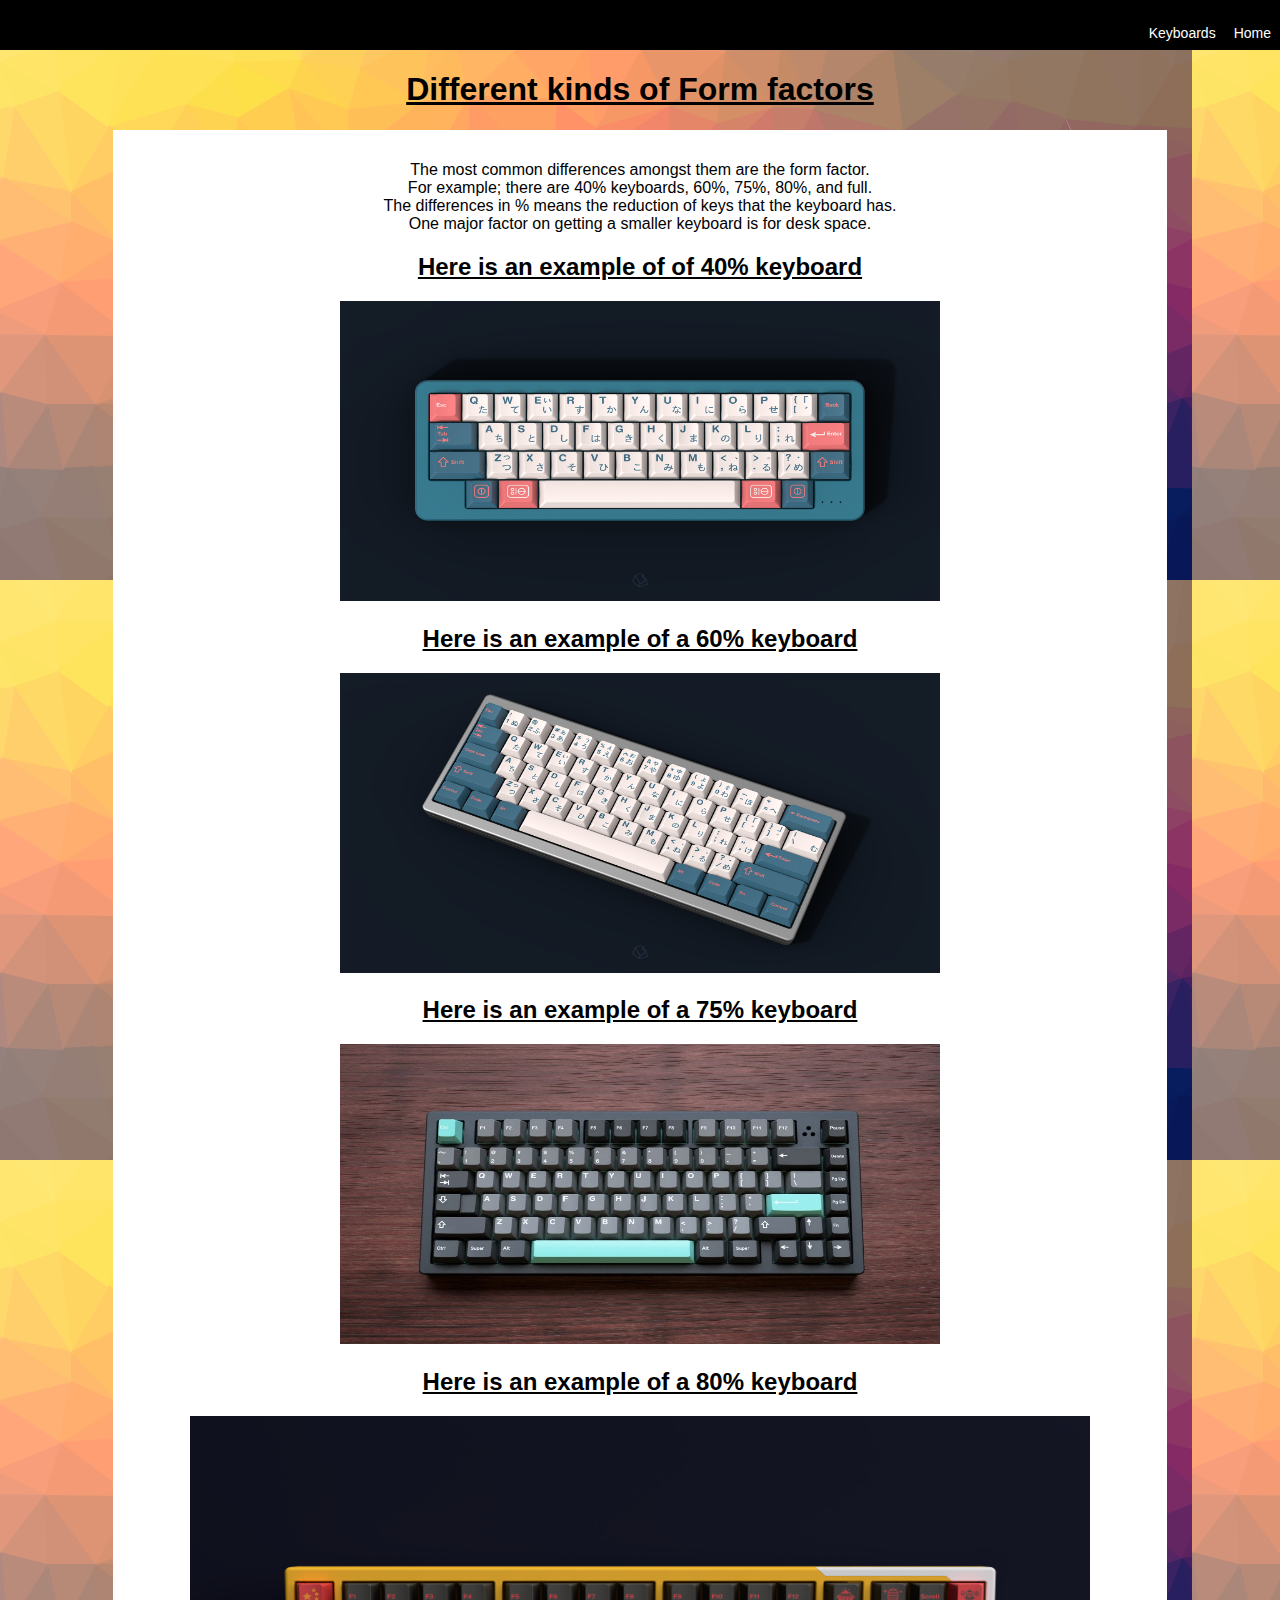
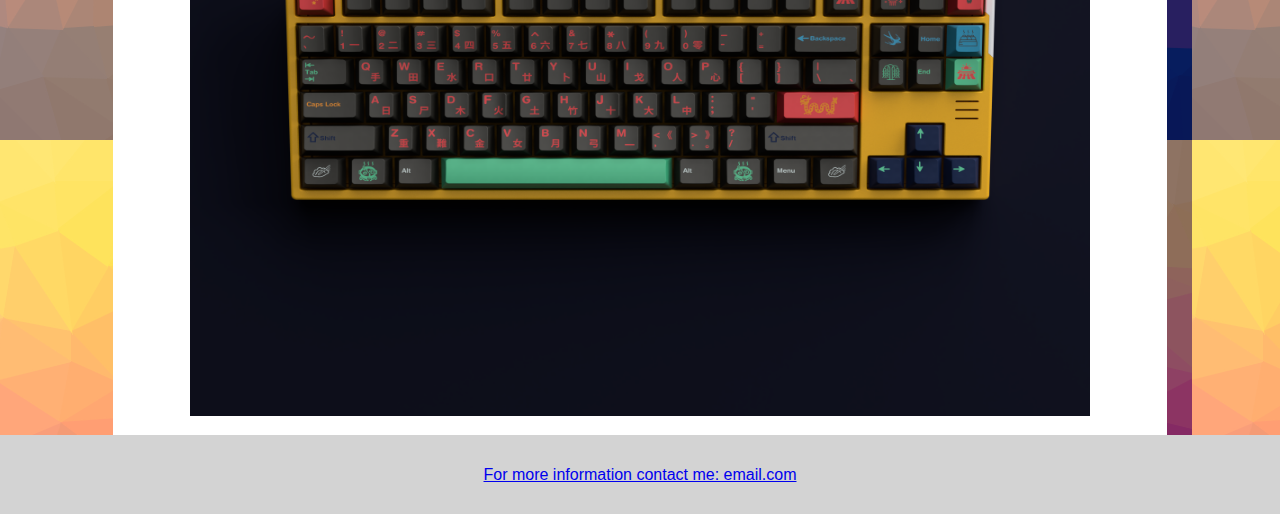
==== formfactor.html @ e8e927a5 "First Project" ====
<!DOCTYPE html>
<html lang="en">
    <head>
        <meta charset="UTF-8">
        <title>Form Factors</title>
        <style>
             h1,h2,h3{text-decoration: underline} ;
        </style>
        <link href="css/ffstyle.css" rel="stylesheet"/>
    </head>
    <body>
     <div class="navbar">    
           <ul>
            <a href="index.html">Home</a>
            <a href="formfactor.html">Keyboards</a>
        </div>   
        <h1>Different kinds of Form factors</h1>

        <div class="wrapper">

             <p>

                The most common differences amongst them are the form factor.</br>
                For example; there are 40% keyboards, 60%, 75%, 80%, and full.</br>
                The differences in % means the reduction of keys that the keyboard has.</br>
                One major factor on getting a smaller keyboard is for desk space.</br>
             </p>
            <h2>Here is an example of of 40% keyboard</h2>
                    <img src="img/40.png" width="600" height="300">
               
               <h2>Here is an example of a 60% keyboard</h2>
                    <img src="img/60.png" width="600" height="300">
                
                <h2>Here is an example of a 75% keyboard</h2>
                    <img src="img/75.png" width="600" height="300">
                
               <h2>Here is an example of a 80% keyboard</h2>
                    <img src="img/80tkl.png" width="900" height="600">
        </div>   
        <footer>
            <a href="mailto:random@email.com">For more information contact me: email.com</a>
        </footer>
    </body>
</html>
---- css/ffstyle.css ----
body{
    margin: 0;
    padding:0;
    min-height: 100%;
    margin: 0 auto;
    background-image: url("../img/cool-background.png");
    font-family: 'Josefin Sans', sans-serif;
}

body h1{
    text-align:center;
    text-decoration:underline;
}

.wrapper{
    width: 80%;
    margin: 0 auto;
    background: #fff;
    padding: 15px;
    text-align:center;    
}

.navbar{
    overflow:hidden;
    background-color:black;
}
.navbar a{
    float: right;
    color:white;
    text-align:center;
    padding: 9px;
    text-decoration:none;
    font-size:14px;
}
footer{
    width:100%;
    box-sizing:border-box;
    line-height: 1.2em;
    text-align:center;
    padding:30px;
    background-color:lightgrey;
}
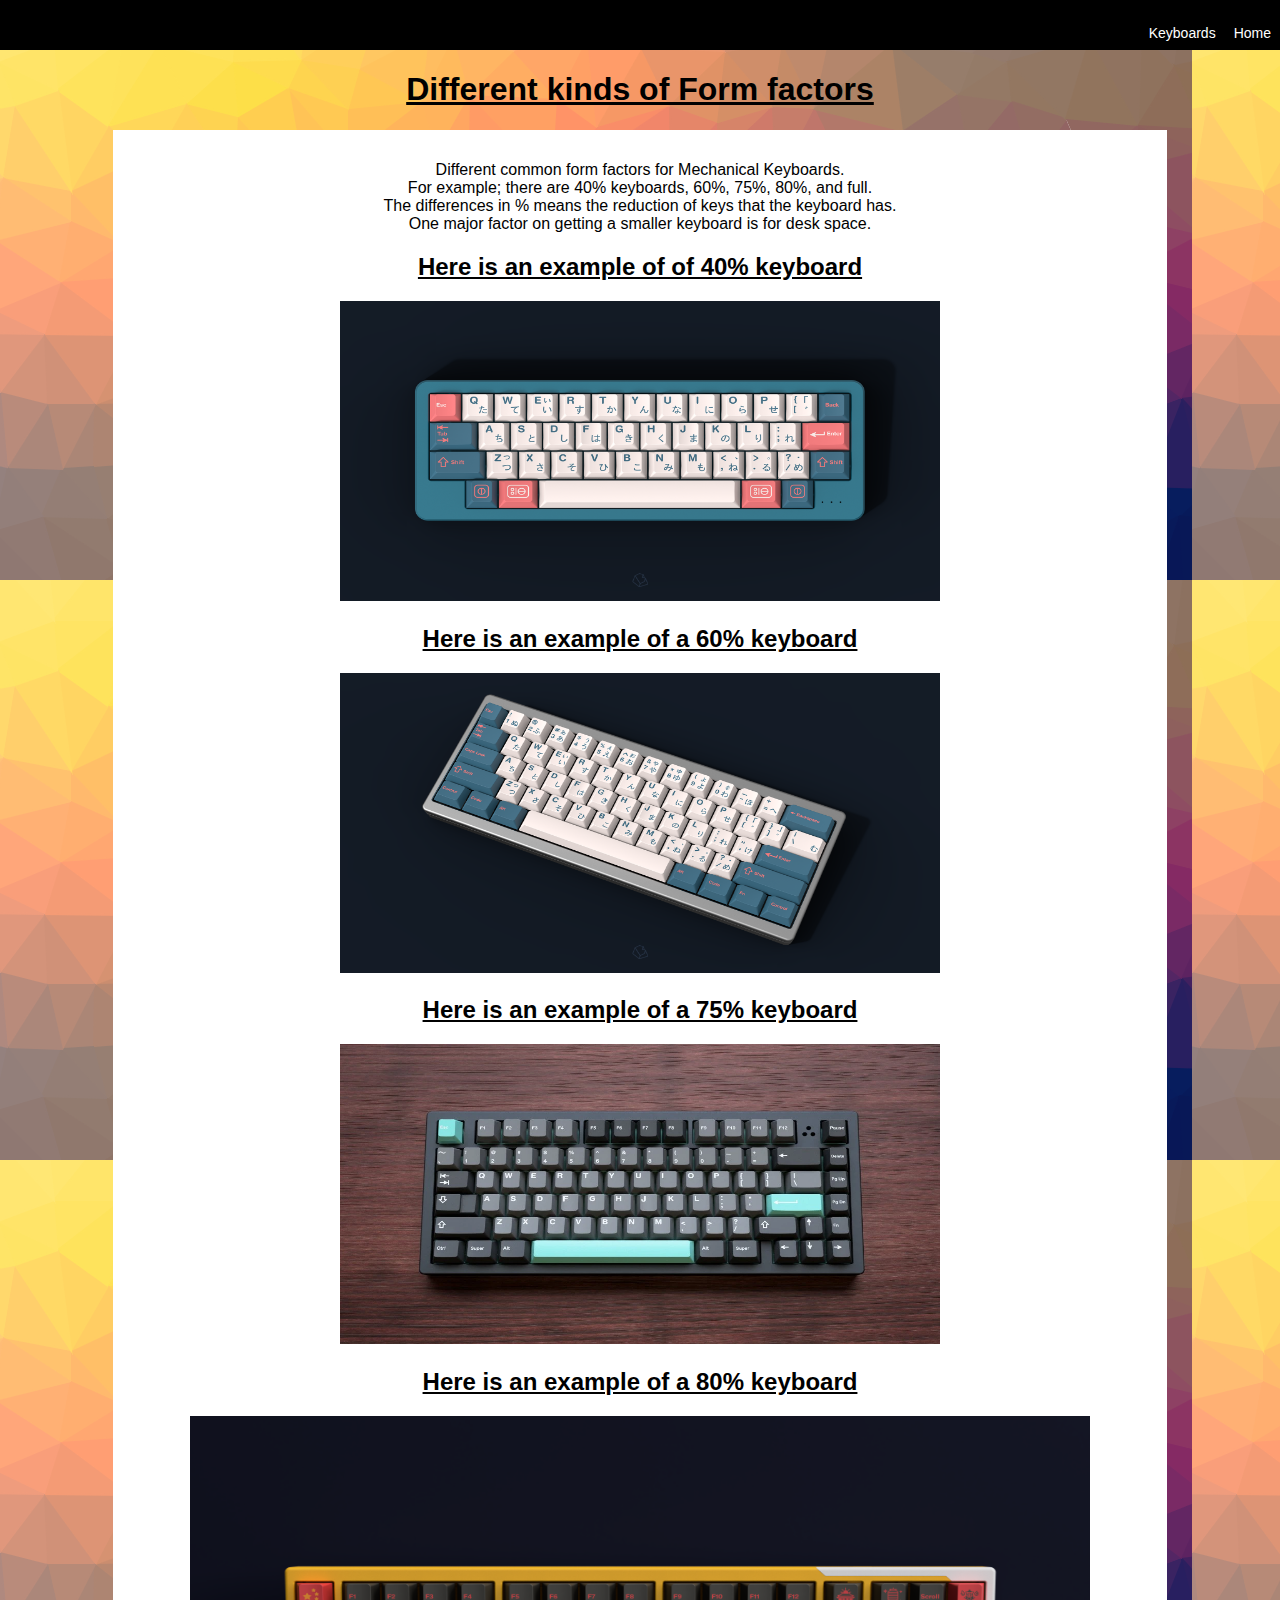
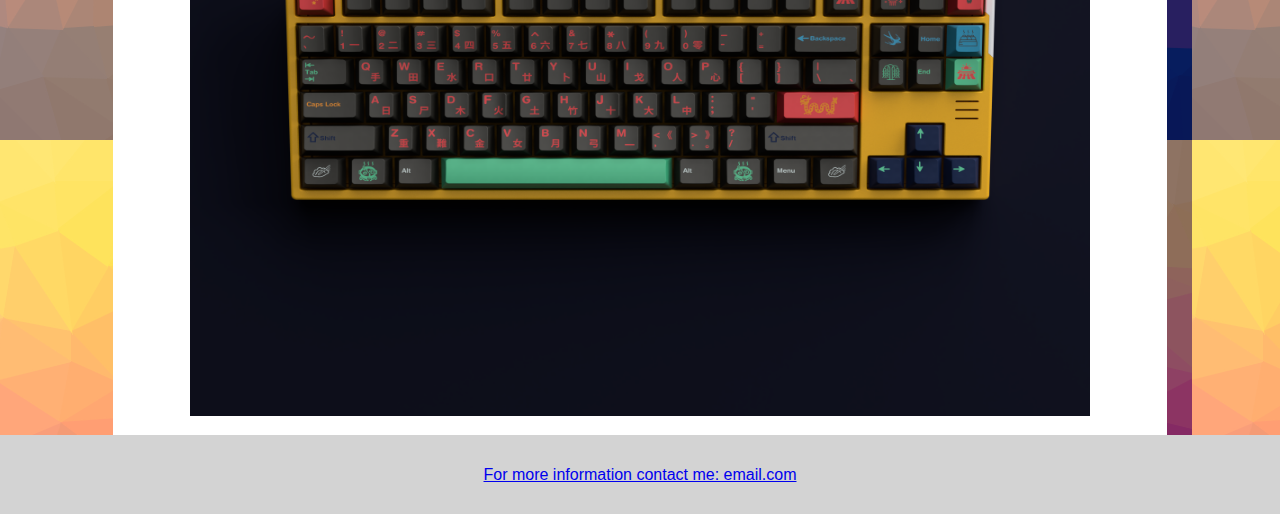
==== commit 6c4df45d: "fixed wording" ====
--- a/formfactor.html
+++ b/formfactor.html
@@ -20,7 +20,7 @@
 
              <p>
 
-                The most common differences amongst them are the form factor.</br>
+                Different common form factors for Mechanical Keyboards.</br>
                 For example; there are 40% keyboards, 60%, 75%, 80%, and full.</br>
                 The differences in % means the reduction of keys that the keyboard has.</br>
                 One major factor on getting a smaller keyboard is for desk space.</br>
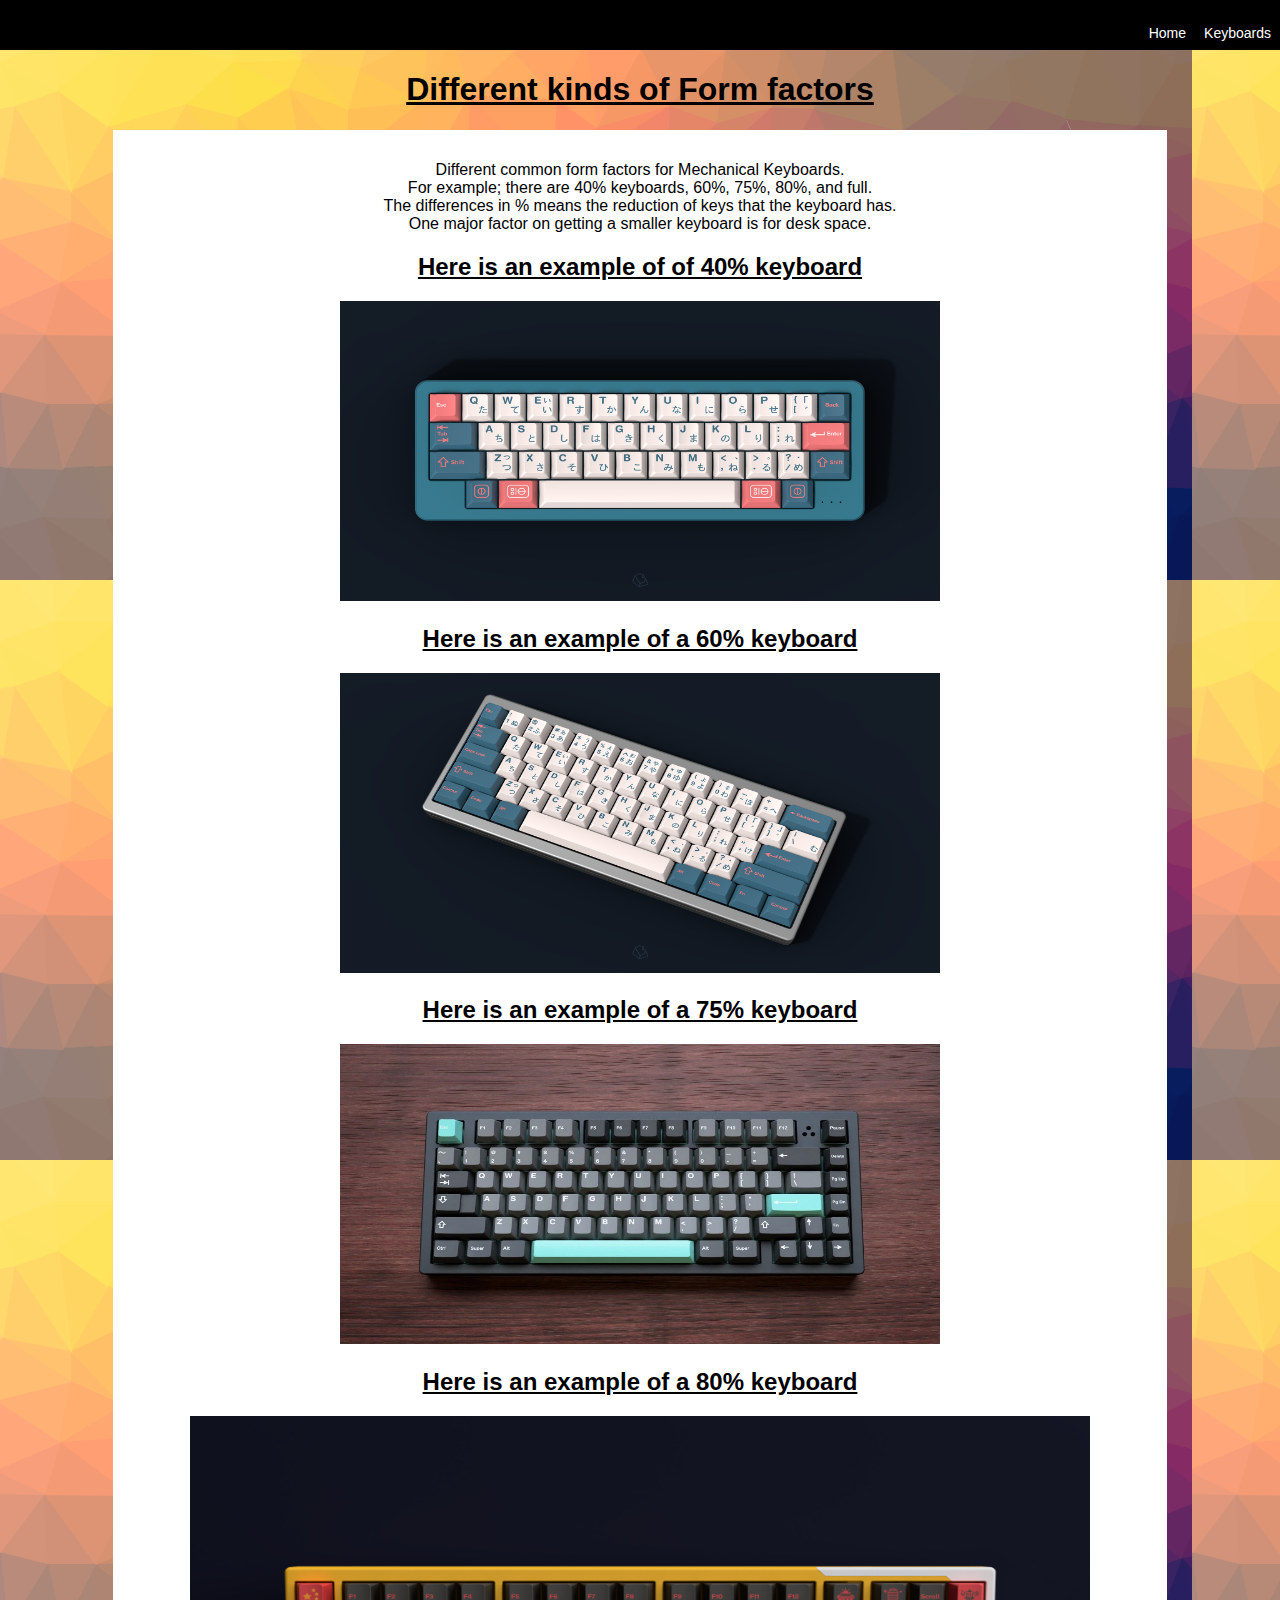
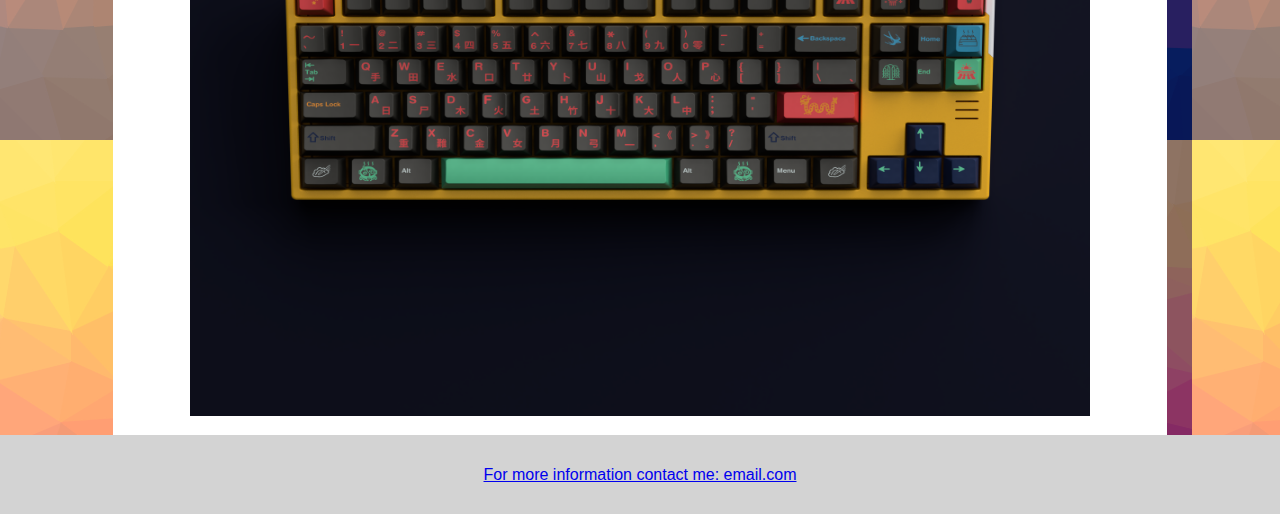
==== commit 5f5e2f18: "nav" ====
--- a/formfactor.html
+++ b/formfactor.html
@@ -11,8 +11,8 @@
     <body>
      <div class="navbar">    
            <ul>
+            <a href="formfactor.html">Keyboards</a>
             <a href="index.html">Home</a>
-            <a href="formfactor.html">Keyboards</a>
         </div>   
         <h1>Different kinds of Form factors</h1>
 
